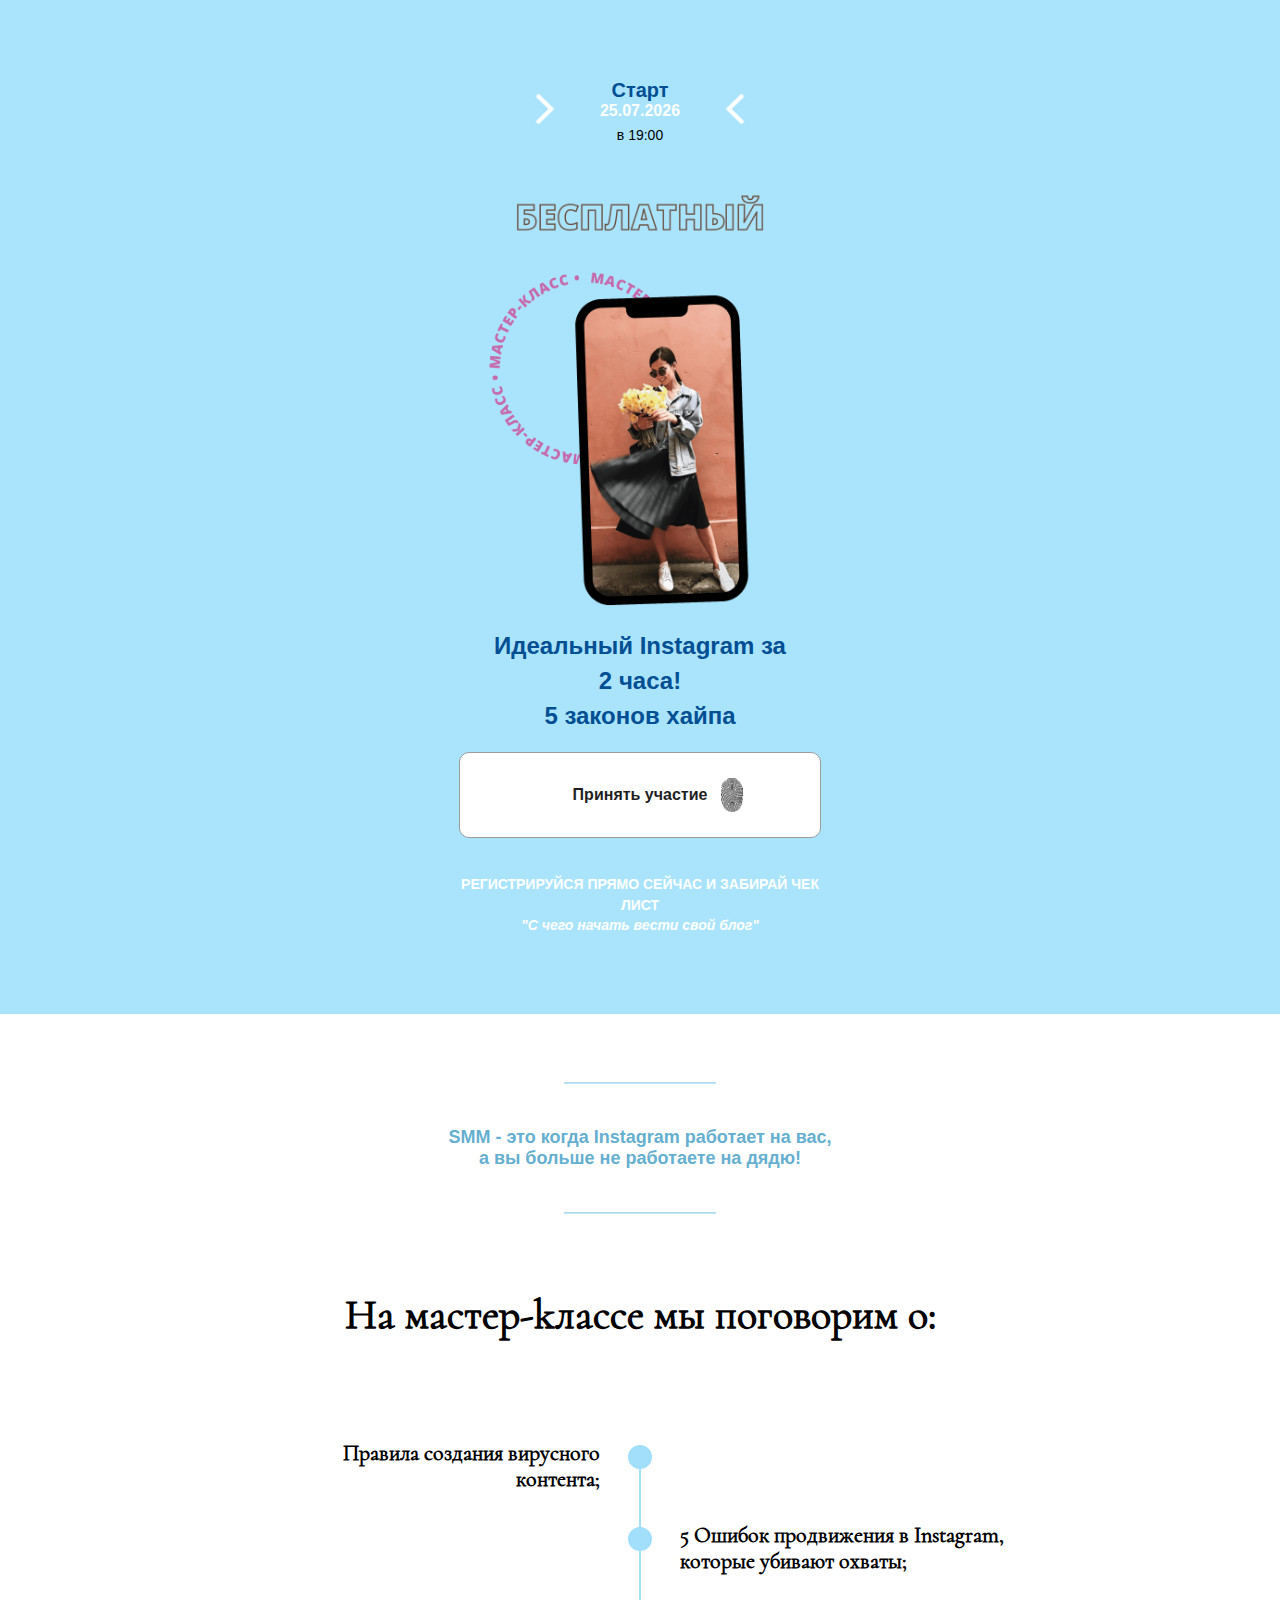
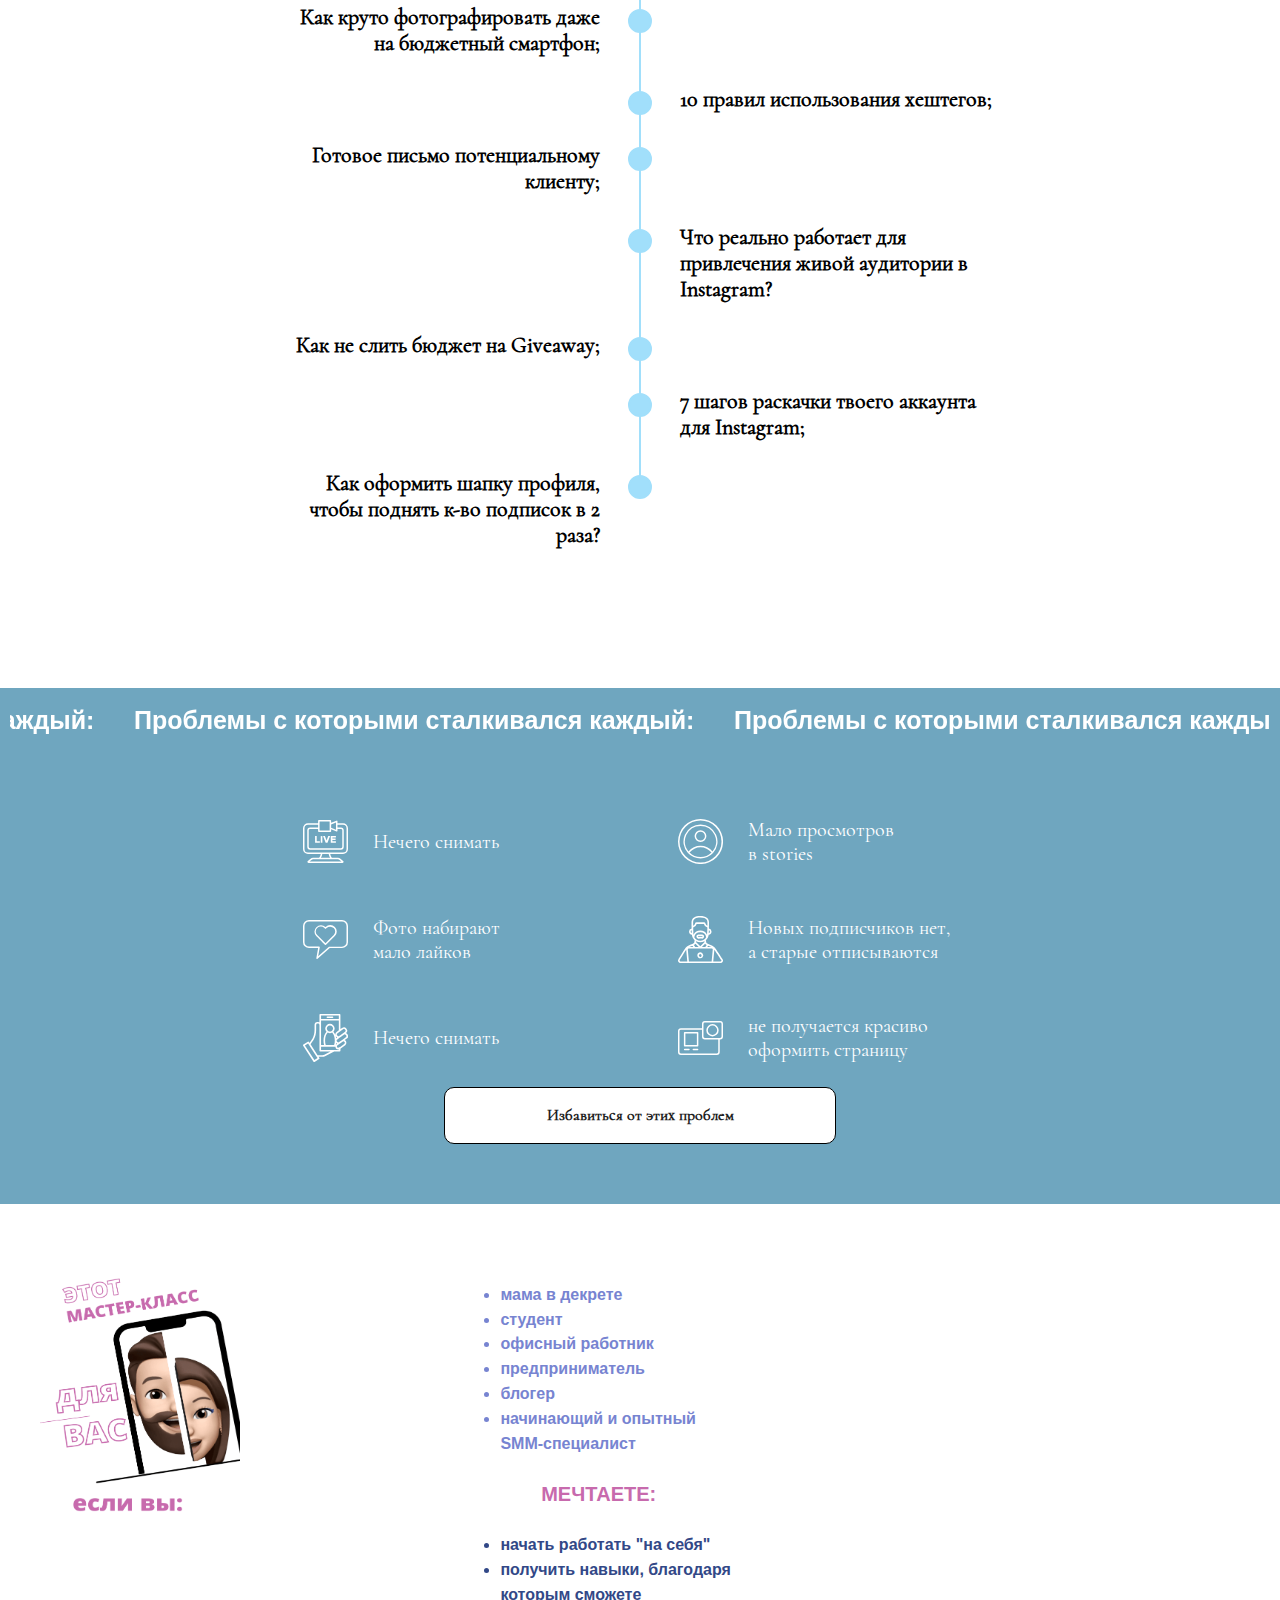
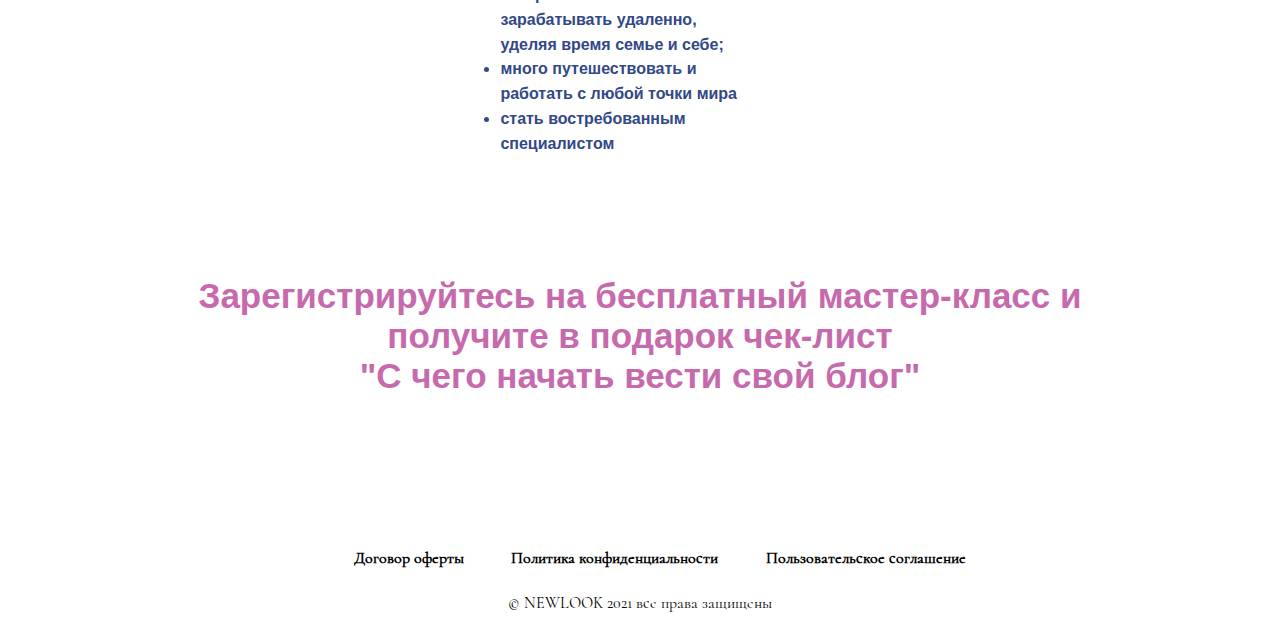
==== index.html @ ae29fa98 "Fix ui/ix" ====
<!DOCTYPE html>
<html>

<head>
    <title>SMM ONLINE EDUCATION</title>
    <meta charset="utf-8"/>
    <meta http-equiv="Content-Type" content="text/html; charset=utf-8"/>
    <meta name="viewport" content="width=device-width, initial-scale=1.0"/>
    <meta property="og:url" content="https://nl-education.com/page17912042.html"/>
    <meta property="og:title" content="SMM ONLINE EDUCATION"/>
    <meta property="og:description" content="SMM ONLINE EDUCATION"/>
    <meta property="og:type" content="website"/>
    <meta property="og:image" content="/images/main.png"/>
    <meta property="fb:app_id" content="257953674358265"/>
    <meta name="format-detection" content="telephone=no"/>
    <link rel="shortcut icon" href="/images/favicon.png" type="image/x-icon"/>
    <link rel="apple-touch-icon" href="/images/favicon.png">
    <link rel="apple-touch-icon" sizes="76x76" href="images/favicon.png">
    <link rel="apple-touch-icon" sizes="152x152" href="/images/favicon.png">
    <link rel="apple-touch-startup-image" href="/images/favicon.png">
    <link rel="canonical" href="https://smm.newlook-school.com/">
    <link rel="stylesheet" href="/css/main.css?v=2.3">
</head>

<body>
<div class="wrapper first-block">
    <div class="container">
        <div class="label">
            <div class="arrow left">
                <img src="/images/arrow.png" alt="arrow">
            </div>
            <h3>
                <div class="name">
                    Старт
                </div>
                <div class="date" id="date"></div>
                <div class="sub_date">
                    в 19:00
                </div>
            </h3>
            <div class="arrow right">
                <img src="/images/arrow.png" alt="arrow">
            </div>
        </div>
        <div class="main-info">
            <div class="image">
                <div class="back-image">
                    <img class="rotate-img" src="/images/circle.png" alt="Circle">
                </div>
                <img src="/images/mian.png" alt="Main">
            </div>
            <div class="head-name">
                <h1>
                    Идеальный Instagram за
                    <br>
                    2 часа!
                    <br>
                    5 законов хайпа
                </h1>
            </div>
            <a href="#form" class="button">
                <span>Принять участие</span>
                <img src="/images/finger.png" alt="Finger">
            </a>
            <br>
            <div class="sub-name">
                <h4>
                    РЕГИСТРИРУЙСЯ ПРЯМО СЕЙЧАС И ЗАБИРАЙ ЧЕК
                    <br>
                    ЛИСТ
                    <br>
                    <i>"С чего начать вести свой блог"</i>
                </h4>
            </div>
        </div>
    </div>
</div>
<div class="wrapper smm-block">
    <div class="container">
        <div class="name-smm">
            <hr>
            <h3>
                SMM - это когда Instagram работает на вас,
                <br>
                а вы больше не работаете на дядю!
            </h3>
            <hr>
        </div>
        <div class="name-block">
            <h1>
                На мастер-kлассе мы поговорим о:
            </h1>
            <div class="info">
                <div class="item">
                    <div class="sub-item">
                        <div class="text">
                            Правила создания вирусного <br>контента;
                        </div>
                    </div>
                    <div class="line"></div>
                    <div class="circle"></div>
                </div>
                <div class="item right">
                    <div class="sub-item">
                        <div class="text">
                            5 Ошибок продвижения в Instagram,
                            <br>которые убивают охваты;
                        </div>
                    </div>
                    <div class="line"></div>
                    <div class="circle"></div>
                </div>
                <div class="item">
                    <div class="sub-item">
                        <div class="text">
                            Как круто фотографировать даже
                            <br>на бюджетный смартфон;
                        </div>
                    </div>
                    <div class="line"></div>
                    <div class="circle"></div>
                </div>
                <div class="item right">
                    <div class="sub-item">
                        <div class="text">
                            10 правил использования хештегов;
                        </div>
                    </div>
                    <div class="line"></div>
                    <div class="circle"></div>
                </div>
                <div class="item">
                    <div class="sub-item">
                        <div class="text">
                            Готовое письмо потенциальному
                            <br>клиенту;
                        </div>
                    </div>
                    <div class="line"></div>
                    <div class="circle"></div>
                </div>
                <div class="item right">
                    <div class="sub-item">
                        <div class="text">Что реально работает для
                            <br>привлечения живой аудитории в
                            <br>Instagram?
                        </div>
                    </div>
                    <div class="line"></div>
                    <div class="circle"></div>
                </div>
                <div class="item">
                    <div class="sub-item">
                        <div class="text">
                            Как не слить бюджет на Giveaway;
                        </div>
                    </div>
                    <div class="line"></div>
                    <div class="circle"></div>
                </div>
                <div class="item right">
                    <div class="sub-item">
                        <div class="text">
                            7 шагов раскачки твоего аккаунта
                            <br>для Instagram;
                        </div>
                    </div>
                    <div class="line"></div>
                    <div class="circle"></div>
                </div>
                <div class="item">
                    <div class="sub-item">
                        <div class="text">
                            Как оформить шапку профиля,
                            <br>чтобы поднять к-во подписок в 2
                            <br>раза?
                        </div>
                    </div>
                    <div class="line"></div>
                    <div class="circle"></div>
                </div>
            </div>
        </div>
    </div>
</div>
<div class="wrapper ads-block">
    <div class="marquee">
        <div class="marquee__inner" aria-hidden="true">
            <span>Проблемы с которыми сталкивался каждый:</span>
            <span>Проблемы с которыми сталкивался каждый:</span>
            <span>Проблемы с которыми сталкивался каждый:</span>
            <span>Проблемы с которыми сталкивался каждый:</span>
            <span>Проблемы с которыми сталкивался каждый:</span>
            <span>Проблемы с которыми сталкивался каждый:</span>
            <span>Проблемы с которыми сталкивался каждый:</span>
            <span>Проблемы с которыми сталкивался каждый:</span>
            <span>Проблемы с которыми сталкивался каждый:</span>
            <span>Проблемы с которыми сталкивался каждый:</span>
            <span>Проблемы с которыми сталкивался каждый:</span>
            <span>Проблемы с которыми сталкивался каждый:</span>
            <span>Проблемы с которыми сталкивался каждый:</span>
        </div>
    </div>
    <div class="container">
        <div class="content">
            <div class="main-item">
                <div class="item">
                    <img src="/images/camera.svg" alt="">
                    <span>Нечего снимать</span>
                </div>
                <div class="item">
                    <img src="/images/user.svg" alt="">
                    <span>Мало просмотров<br>в stories</span>
                </div>
            </div>
            <div class="main-item">
                <div class="item">
                    <img src="/images/hearr.svg" alt="">
                    <span>Фото набирают<br>мало лайков</span>
                </div>
                <div class="item">
                    <img src="/images/man.svg" alt="">
                    <span>Новых подписчиков нет,<br> а старые отписываются</span>
                </div>
            </div>
            <div class="main-item">
                <div class="item">
                    <img src="/images/like.svg" alt="">
                    <span>Нечего снимать</span>
                </div>
                <div class="item">
                    <img src="/images/photo.svg" alt="">
                    <span>не получается красиво<br>оформить страницу</span>
                </div>
            </div>
            <a href="#form" class="button">
                <span>Избавиться от этих проблем</span>
            </a>
        </div>
    </div>

</div>
<div class="wrapper form">
    <div class="container">
        <div class="first">
            <img src="/images/people.png" alt="people">
            <div>
                <ul class="want">
                    <li>мама в декрете</li>
                    <li>студент</li>
                    <li>офисный работник</li>
                    <li>предприниматель</li>
                    <li>блогер</li>
                    <li>начинающий и опытный<br>SMM-специалист</li>
                </ul>
                <div class="info">
                    <h3 align="center">
                        МЕЧТАЕТЕ:
                    </h3>
                    <ul>
                        <li>начать работать "на себя"</li>
                        <li>
                            получить навыки, благодаря<br>
                            которым сможете
                            <br>
                            зарабатывать удаленно,
                            <br>
                            уделяя время семье и себе;
                        </li>
                        <li>
                            много путешествовать и
                            <br>
                            работать с любой точки мира
                        </li>
                        <li>
                            стать востребованным
                            <br>
                            специалистом
                        </li>
                    </ul>
                </div>
            </div>
        </div>
        <h1 align="center">
            Зарегистрируйтесь на бесплатный мастер-класс и
            <br>получите в подарок чек-лист<br>
            "С чего начать вести свой блог"
        </h1>
        <br>
        <div id="form" class="leeloo-hash-toieye"></div>
    </div>
</div>
</body>
<footer>
    <ul>
        <li><a href="https://nl-education.com/dogovor">Договор оферты</a></li>
        <li><a href="https://nl-education.com/legal">Политика конфиденциальности</a></li>
        <li><a href="https://nl-education.com/card">Пользовательское соглашение</a></li>
    </ul>
    <div class="copywrite">© NEWLOOK 2021 все права защищены</div>

    <!-- scripts -->
    <script type="text/javascript">
        var my_date = new Date();
        var month = my_date.getMonth() + 1;
        if (month <= 9) {
            month = '0' + month;
        }
        var tomorrow_date = (my_date.getDate() + 1) + "." + month + "." + my_date.getFullYear();
        document.getElementById('date').innerText = tomorrow_date;
    </script>
    <!-- leeloo init code -->
    <script>
        window.LEELOO = function () {
            window.LEELOO_INIT = {id: '5e95a08db84d32000dced876'};
            var js = document.createElement('script');
            js.src = 'https://app.leeloo.ai/init.js';
            js.async = true;
            document.getElementsByTagName('head')[0].appendChild(js);
        };
        LEELOO();
    </script>
    <!-- end leeloo init code -->
    <script>window.LEELOO_LEADGENTOOLS = (window.LEELOO_LEADGENTOOLS || []).concat('toieye');</script>
</footer>

</html>
---- css/main.css ----
@font-face {
    font-family: 'Cormorant-Regular';
    src: url('/fonts/Cormorant-Regular.ttf');
}

@font-face {
    font-family: 'Cormorant-MediumItalic';
    src: url('/fonts/Cormorant-MediumItalic.ttf');
}

@font-face {
    font-family: 'Cormorant-Medium';
    src: url('/fonts/Cormorant-Medium.ttf');
}

@font-face {
    font-family: 'Cormorant-Light';
    src: url('/fonts/Cormorant-Light.ttf');
}

html {
    scroll-behavior: smooth;
}

.first-block {
    background-color: #aae4fc;
    text-align: center;
}

.container {
    max-width: 1200px;
    display: block;
    margin: auto;
    padding: 50px 0;
}

@keyframes rotate-img {
    0% {
        transform: rotate(0deg);
    }
    100% {
        transform: rotate(360deg);
    }
}

@-webkit-keyframes rotate-img {
    0% {
        transform: rotate(0deg);
    }
    100% {
        transform: rotate(360deg);
    }
}

@keyframes zoomInZoomOut {
    0% {
        transform: scale(1, 1);
    }
    50% {
        transform: scale(1.5, 1.5);
    }
    100% {
        transform: scale(1, 1);
    }
}

body {
    margin: 0;
}

.first-block .arrow {
    width: 30px;
}

.first-block .arrow.left img {
    transform: rotate(90deg);
}

.first-block .arrow.right img {
    transform: rotate(-90deg);
}

.first-block .arrow img {
    width: 100%;
}

.first-block .label {
    display: flex;
    justify-content: center;
    align-items: center;
}

.first-block h3 {
    width: 160px;
    font-family: 'FuturaPT', Arial, sans-serif;
}

.first-block h3 .name {
    color: #024f94;
    font-size: 20px;
}

.first-block h3 .date {
    color: white;
    font-size: 16px;
}

.first-block h3 .sub_date {
    margin-top: 7px;
    font-weight: 100;
    font-size: 14px;
}

.first-block .main-info {
    text-align: center;
}

.first-block .main-info .image {
    width: 250px;
    display: block;
    margin: auto;
    position: relative;
}

.first-block .main-info .image .back-image .rotate-img {
    animation: 15s linear 0s normal none infinite running rotate-img;
    -webkit-animation: 15s linear 0s normal none infinite running rotate-img;
    width: 100%;
}

.first-block .main-info .image .back-image {
    position: absolute;
    z-index: 0;
    top: 100px;
    left: -30px;
    width: 200px;
}

.first-block .main-info .image img {
    width: 100%;
    position: relative;
    z-index: 1;
}

.first-block .main-info .head-name {
    width: 330px;
    display: block;
    margin: auto;
    font-family: 'Open Sans', Arial, sans-serif;
}

.first-block .main-info .head-name h1 {
    color: #024f94;
    font-size: 24px;
    font-family: 'Open Sans', Arial, sans-serif;
    line-height: 1.45;
    font-weight: 700;
    background-position: center center;
    border-color: transparent;
    border-style: solid;
}

.button {
    width: 360px;
    margin: auto;
    text-align: center;
    color: #1f1f1f;
    font-size: 16px;
    font-family: 'Arial', Arial, sans-serif;
    line-height: 1.55;
    font-weight: 600;
    border: 1px solid #9c9c9c;
    border-radius: 10px;
    background-color: #ffffff;
    position: relative;
    padding: 25px 0;
    display: flex;
    text-decoration: none;
    align-items: center;
    justify-content: center;

}

.first-block .main-info .button span {
    margin-left: 50px;
}

.first-block .main-info .button img {
    width: 50px;
    animation: zoomInZoomOut 0.5s;
    animation-duration: 5s;
    animation-timing-function: ease;
    animation-iteration-count: infinite;
}

.first-block .main-info .sub-name {
    color: white;
}

.first-block .main-info .sub-name h4 {
    color: #ffffff;
    font-size: 14px;
    font-family: 'Open Sans', Arial, sans-serif;
    line-height: 1.45;
}

.smm-block .name-smm hr {
    width: 150px;
    border-color: #03b5ff47;
}

.smm-block .name-smm h3 {
    text-align: center;
    color: #65afd0;
    font-family: 'Open Sans', Arial, sans-serif;
    font-size: 18px;
    padding: 25px 0;
}

.smm-block .name-block {
    font-family: 'Cormorant-Regular', Arial, sans-serif;
    margin-top: 75px;
    text-align: center;
    font-weight: bold;
}

.smm-block .name-block h1 {
    font-size: 42px;
}

.smm-block .name-block .info {
    margin-top: 100px;
    margin-bottom: 50px;
    font-size: 22px;
}

.smm-block .name-block .info .item {
    position: relative;
    padding-bottom: 30px;
    width: 760px;
    display: flex;
    margin: auto;
}

.smm-block .name-block .info .sub-item {
    position: relative;
    width: 50%;
}

.smm-block .name-block .info .item.right {
    justify-content: flex-end;
}

.smm-block .name-block .info .item.right .sub-item .text {
    padding-right: 0;
    padding-left: 40px;
    text-align: left;
}

.smm-block .name-block .info .item .text {
    text-align: right;
    padding-right: 40px;
}

.smm-block .name-block .info .item .line {
    position: absolute;
    width: 2px;
    top: 0;
    background-color: #a1dffb;
    bottom: 0;
    left: 0;
    right: 0;
    margin: 0 auto;
}

.smm-block .name-block .info .item:first-child .line {
    top: 10px;
}

.smm-block .name-block .info .item:last-child .line {
    height: 10px;
}

.smm-block .name-block .info .item .circle {
    width: 20px;
    height: 20px;
    border-radius: 100px;
    position: absolute;
    right: 0;
    left: 0;
    top: 5px;
    margin: 0 auto;
    background-color: #a1dffb;
    border: 2px solid #a1dffb;
}

.ads-block {
    background-color: #6fa6bf;
}

.ads-block .texts {
    height: 75px;
}

.ads-block .texts .item {
    color: #ffffff;
    font-size: 25px;
    font-family: 'Open Sans', Arial, sans-serif;
    line-height: 1.55;
    font-weight: 700;
    background-position: center center;
    border-color: transparent;
    border-style: solid;
    box-sizing: border-box;
}

.ads-block .content .main-item {
    display: flex;
    margin: auto;
    padding: 25px;
    max-width: 750px;
    justify-content: space-around;
}

.ads-block .content .item {
    display: flex;
    align-items: center;
    color: white;
    justify-content: flex-start;
    width: 300px;
}

.ads-block .content .item img {
    width: 45px;
    margin-right: 25px;
}

.ads-block .content .item span {
    font-size: 20px;
    font-family: 'Cormorant-Regular', Arial, sans-serif;
}

.ads-block .content .button {
    font-family: 'Cormorant-Regular', Arial, sans-serif;
    border: 1px solid black;
    padding: 15px;
}

.form .first{
    max-width: 700px;
    display: flex;
    justify-content: space-between;
}

.form .first img {
    width: 200px;
    max-height: 250px;
}

.form .first ul.want{
    color: #7784d1;
}

.form .info ul {
    color: #324887;
}

.form ul {
    font-size: 16px;
    font-family: 'Open Sans', Arial, sans-serif;
    line-height: 1.55;
    font-weight: bold;
    background-position: center center;
    border-color: transparent;
    border-style: solid;
}

.form .info h3 {
    color: #c76aad;
    font-size: 20px;
    font-family: 'Open Sans', Arial, sans-serif;
    line-height: 1.55;
    font-weight: 700;
}

.form h1 {
    margin-top: 100px;
    color: #c76aad;
    font-size: 35px;
    font-family: 'Open Sans', Arial, sans-serif;
    line-height: 1.15;
    font-weight: 700;
}

.leeloo-hash-toieye {
    text-align: center;
}

footer {
    text-align: center;
    font-family: 'Cormorant-Regular', Arial, sans-serif;
    max-width: 700px;
    display: block;
    margin: 50px auto 0;
}

footer ul {
    list-style: none;
    display: flex;
    justify-content: space-around;
}

footer ul li a {
    text-decoration: none;
    color: black;
    font-weight: bold;
}

footer .copywrite {
    color: black;
    margin: 25px 0 25px;
}

.wrapper {
    padding: 10px;
}

.marquee {
    position: relative;
    overflow: hidden;
    --offset: 20vw;
    --move-initial: calc(-25% + var(--offset));
    --move-final: calc(-50% + var(--offset));
}

.marquee__inner {
    width: fit-content;
    display: flex;
    position: relative;
    transform: translate3d(var(--move-initial), 0, 0);
    animation: marquee 15s linear infinite;
    animation-play-state: paused;
}

.marquee span {
    color: white;
    width: 600px;
    padding: 0 15px;
    font-size: 25px;
    font-family: 'Open Sans', Arial, sans-serif;
    line-height: 1.55;
    font-weight: 700;
    background-position: center center;
    border-color: transparent;
    border-style: solid;
    box-sizing: border-box;
}

.marquee .marquee__inner {
    animation-play-state: running;
}

@keyframes marquee {
    0% {
        transform: translate(var(--move-initial), 0);
    }

    100% {
        transform: translate(var(--move-final), 0);
    }
}

@media only screen and (max-width: 568px) {
    .smm-block .name-block .info .item {
        width: auto;
        padding-left: 70px;
    }

    .smm-block .name-block .info .sub-item {
        width: 100%;
        text-align: left;
    }

    .smm-block .name-block .info .item .line {
        left: 30px;
        right: auto;
    }

    .smm-block .name-block .info .item .circle {
        left: 19px;
        right: auto;
    }

    .smm-block .name-block .info .item .text, .smm-block .name-block .info .item.right .sub-item .text {
        text-align: left;
        padding-left: 0;
        padding-right: 0;
    }

    .form .first, .form .second {
        display: block;
        margin: auto;
    }

    .form .first img {
        max-width: 300px;
        display: block;
        margin: auto;
    }

    .form .real-form {
        width: auto;
    }

    .form ul {
        width: 250px;
        display: block;
        margin: 10px auto;
    }

    .form h1 {
        font-size: 25px;
    }

    .button {
        max-width: 90%;
    }

    footer ul {
        display: block;
    }

    .ads-block .container {
        padding-top: 0;
    }

    .ads-block .content .main-item {
        display: block;
        padding: 0;
    }

    .ads-block .content .item {
        padding: 25px;
        width: auto;
    }

    .first-block .main-info .head-name {
        width: 100%;
    }
}
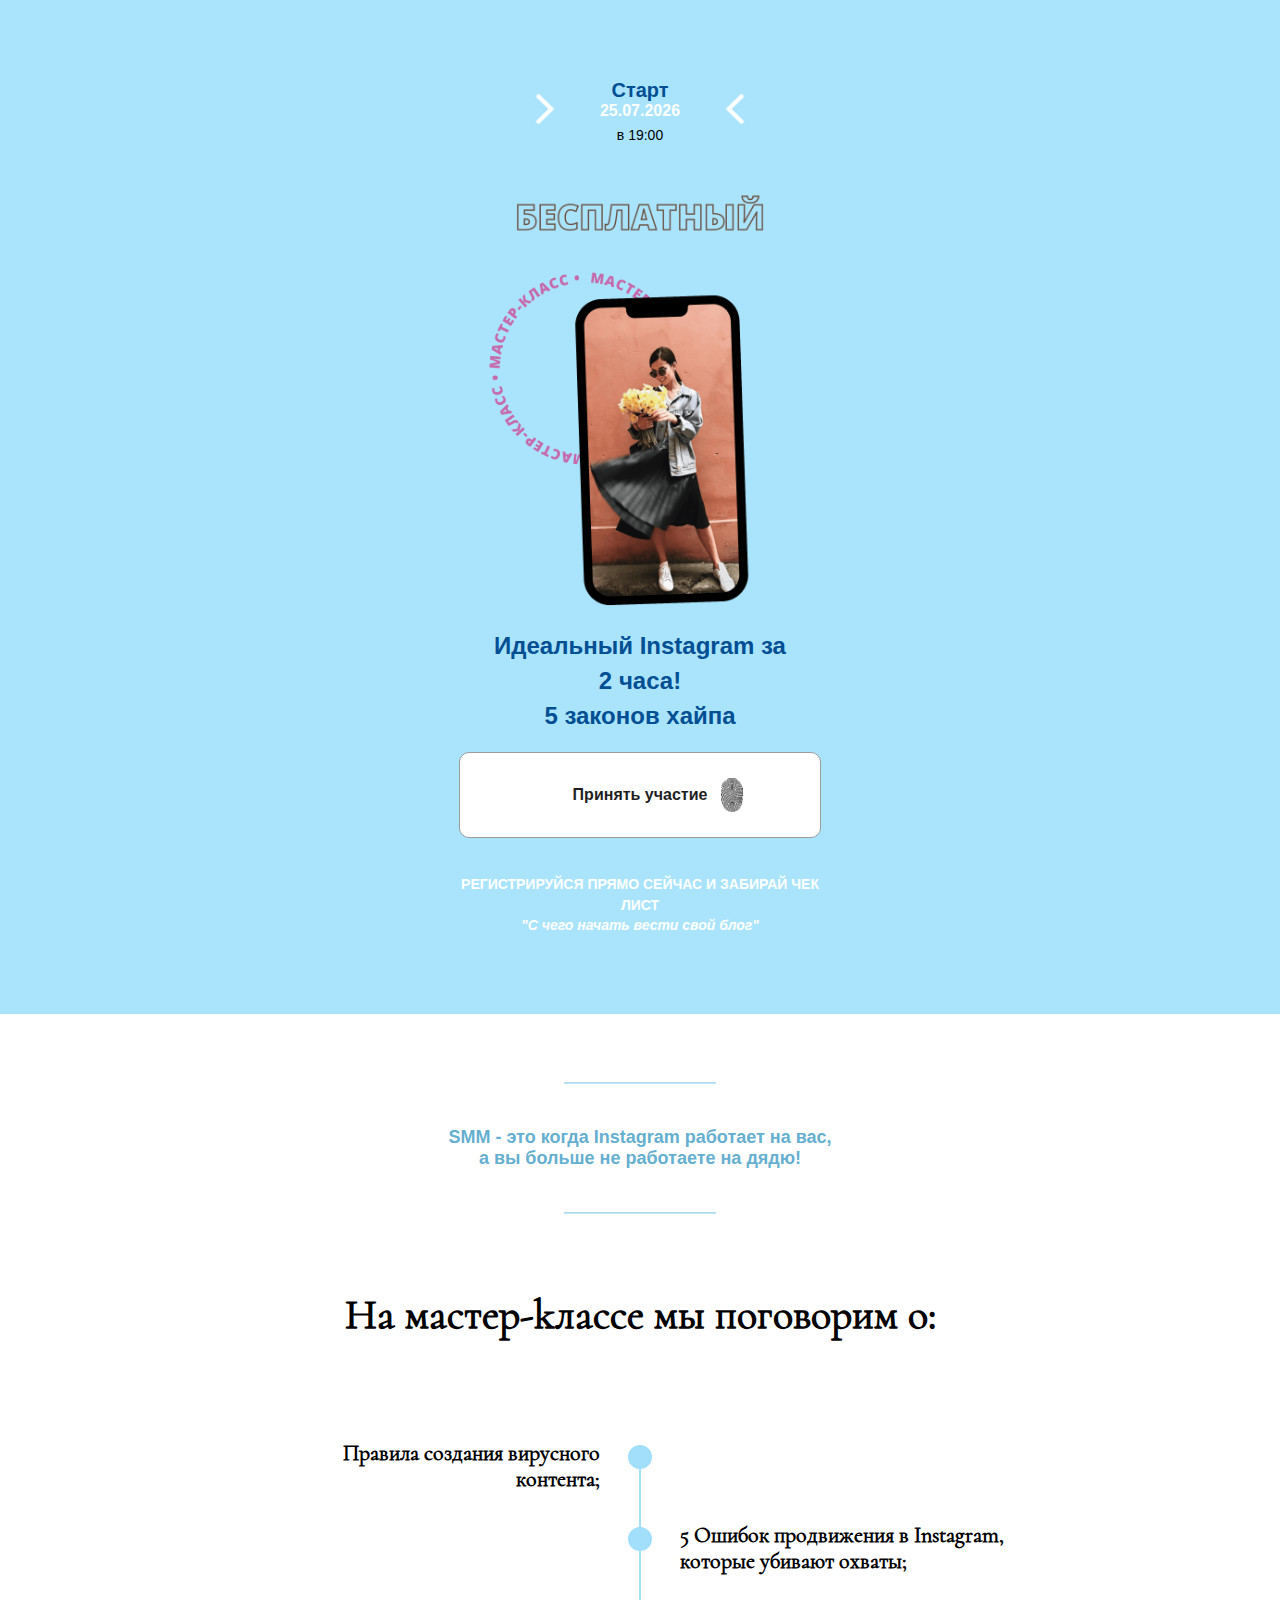
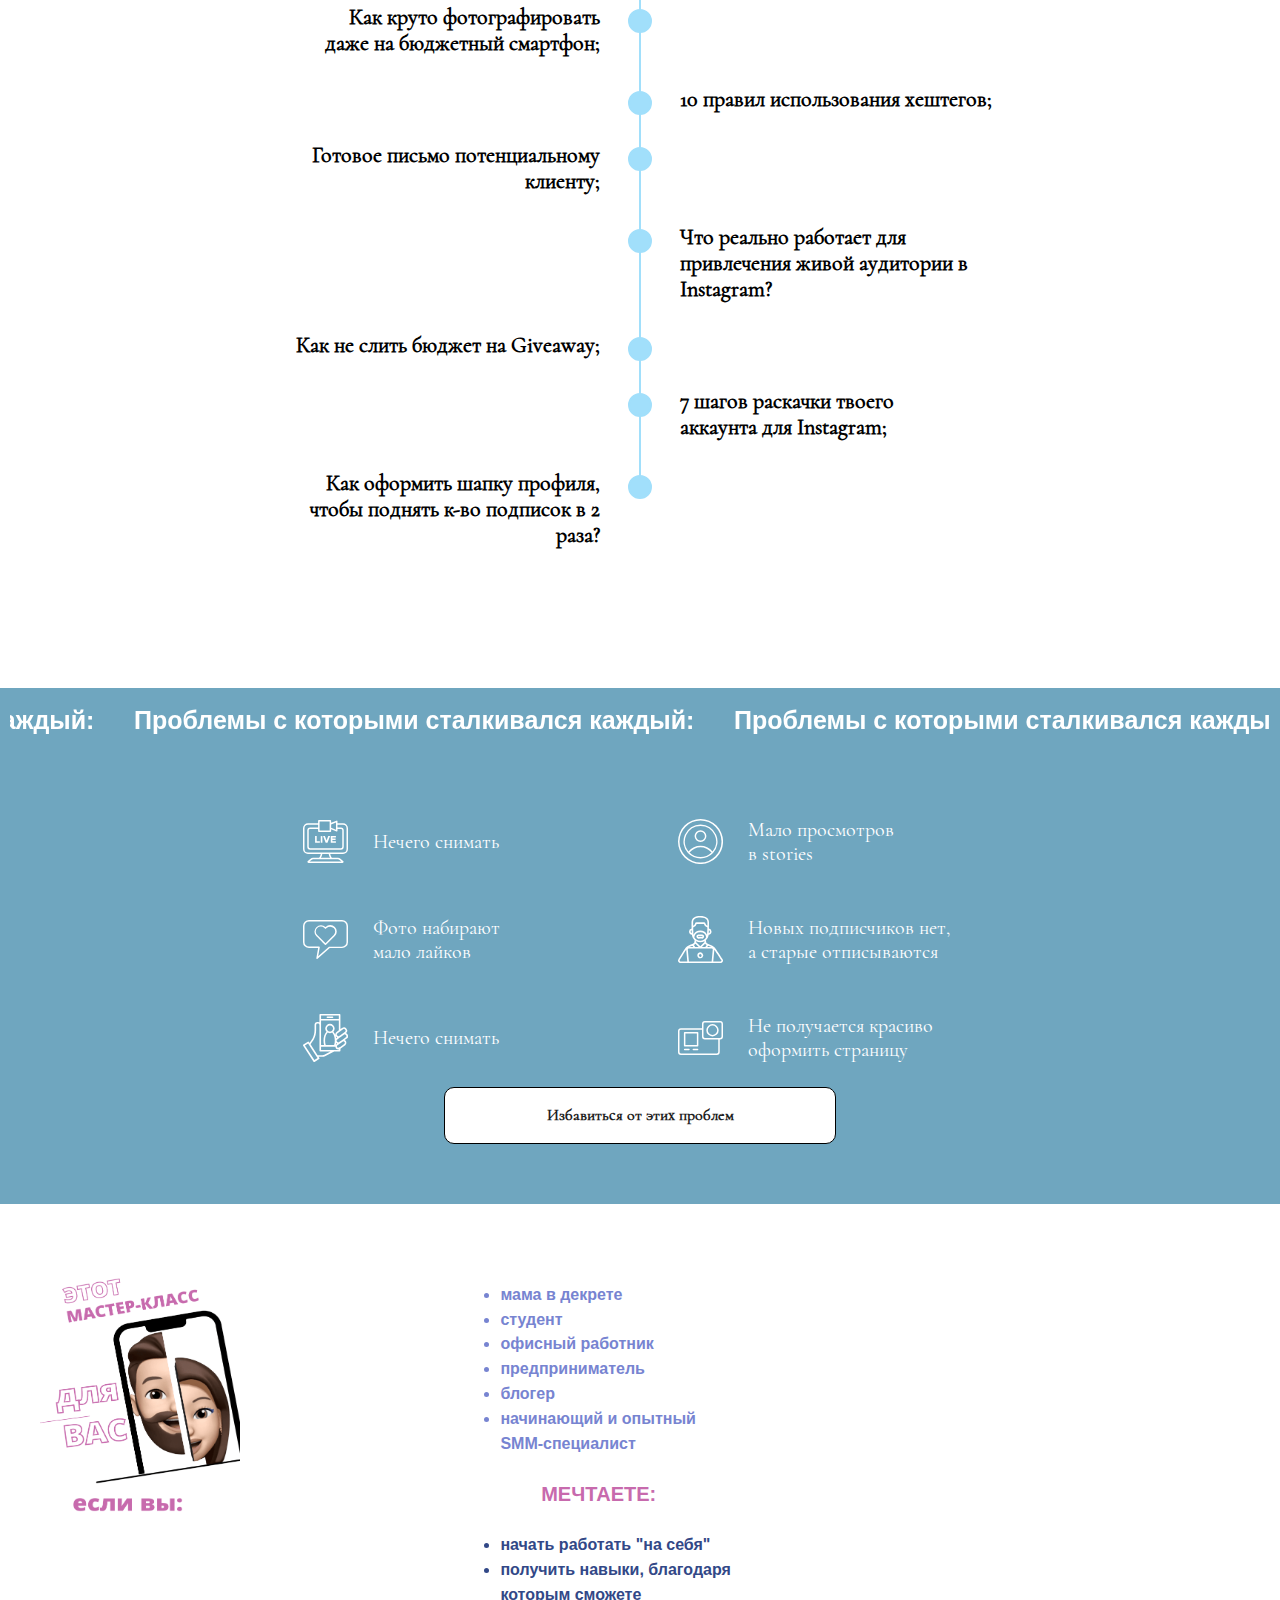
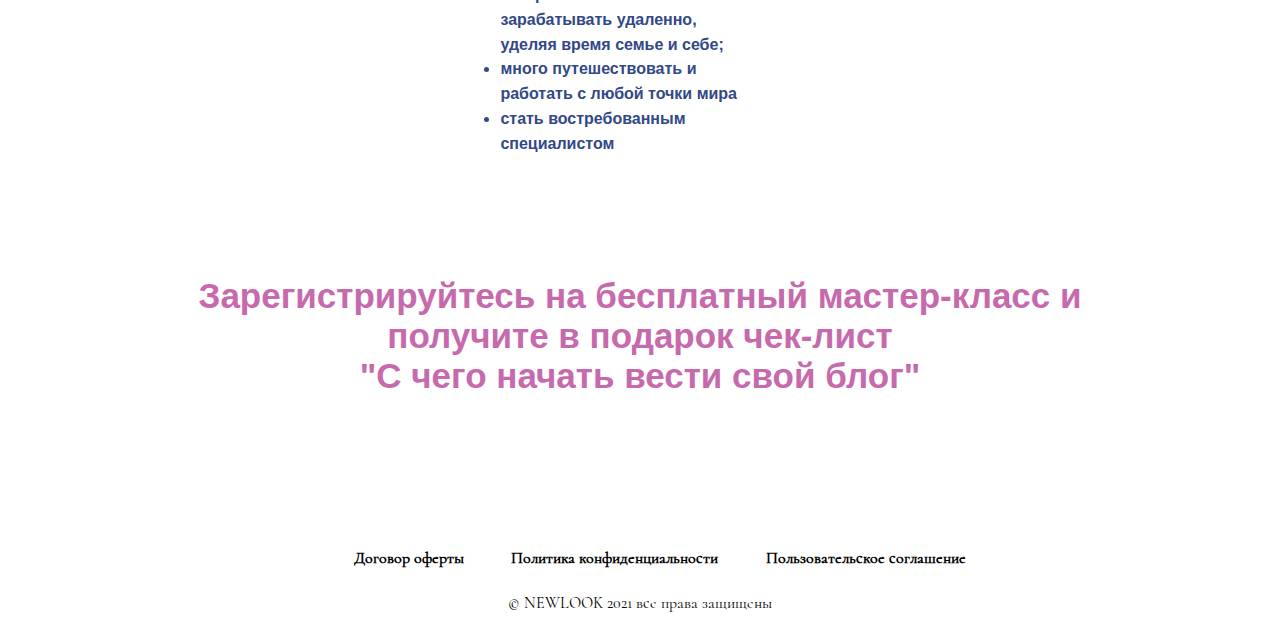
==== commit 7e8eaeb2: "Fix ui/ix" ====
--- a/index.html
+++ b/index.html
@@ -19,7 +19,7 @@
     <link rel="apple-touch-icon" sizes="152x152" href="/images/favicon.png">
     <link rel="apple-touch-startup-image" href="/images/favicon.png">
     <link rel="canonical" href="https://smm.newlook-school.com/">
-    <link rel="stylesheet" href="/css/main.css?v=2.3">
+    <link rel="stylesheet" href="/css/main.css?v=2.5">
 </head>
 
 <body>
@@ -58,10 +58,10 @@
                     5 законов хайпа
                 </h1>
             </div>
-            <a href="#form" class="button">
+            <div class="button">
                 <span>Принять участие</span>
                 <img src="/images/finger.png" alt="Finger">
-            </a>
+            </div>
             <br>
             <div class="sub-name">
                 <h4>
@@ -113,8 +113,8 @@
                 <div class="item">
                     <div class="sub-item">
                         <div class="text">
-                            Как круто фотографировать даже
-                            <br>на бюджетный смартфон;
+                            Как круто фотографировать
+                            <br>даже на бюджетный смартфон;
                         </div>
                     </div>
                     <div class="line"></div>
@@ -161,8 +161,8 @@
                 <div class="item right">
                     <div class="sub-item">
                         <div class="text">
-                            7 шагов раскачки твоего аккаунта
-                            <br>для Instagram;
+                            7 шагов раскачки твоего
+                            <br>аккаунта для Instagram;
                         </div>
                     </div>
                     <div class="line"></div>
@@ -230,12 +230,12 @@
                 </div>
                 <div class="item">
                     <img src="/images/photo.svg" alt="">
-                    <span>не получается красиво<br>оформить страницу</span>
-                </div>
-            </div>
-            <a href="#form" class="button">
+                    <span>Не получается красиво<br>оформить страницу</span>
+                </div>
+            </div>
+            <div class="button">
                 <span>Избавиться от этих проблем</span>
-            </a>
+            </div>
         </div>
     </div>
 
@@ -300,15 +300,8 @@
     <div class="copywrite">© NEWLOOK 2021 все права защищены</div>
 
     <!-- scripts -->
-    <script type="text/javascript">
-        var my_date = new Date();
-        var month = my_date.getMonth() + 1;
-        if (month <= 9) {
-            month = '0' + month;
-        }
-        var tomorrow_date = (my_date.getDate() + 1) + "." + month + "." + my_date.getFullYear();
-        document.getElementById('date').innerText = tomorrow_date;
-    </script>
+    <script type="text/javascript" src="/js/jquery-3.6.0.min.js"></script>
+    <script type="text/javascript" src="/js/main.js"></script>
     <!-- leeloo init code -->
     <script>
         window.LEELOO = function () {
--- a/css/main.css
+++ b/css/main.css
@@ -16,10 +16,6 @@
 @font-face {
     font-family: 'Cormorant-Light';
     src: url('/fonts/Cormorant-Light.ttf');
-}
-
-html {
-    scroll-behavior: smooth;
 }
 
 .first-block {
@@ -83,7 +79,9 @@
 .first-block .arrow img {
     width: 100%;
 }
-
+.button{
+    cursor: pointer;
+}
 .first-block .label {
     display: flex;
     justify-content: center;
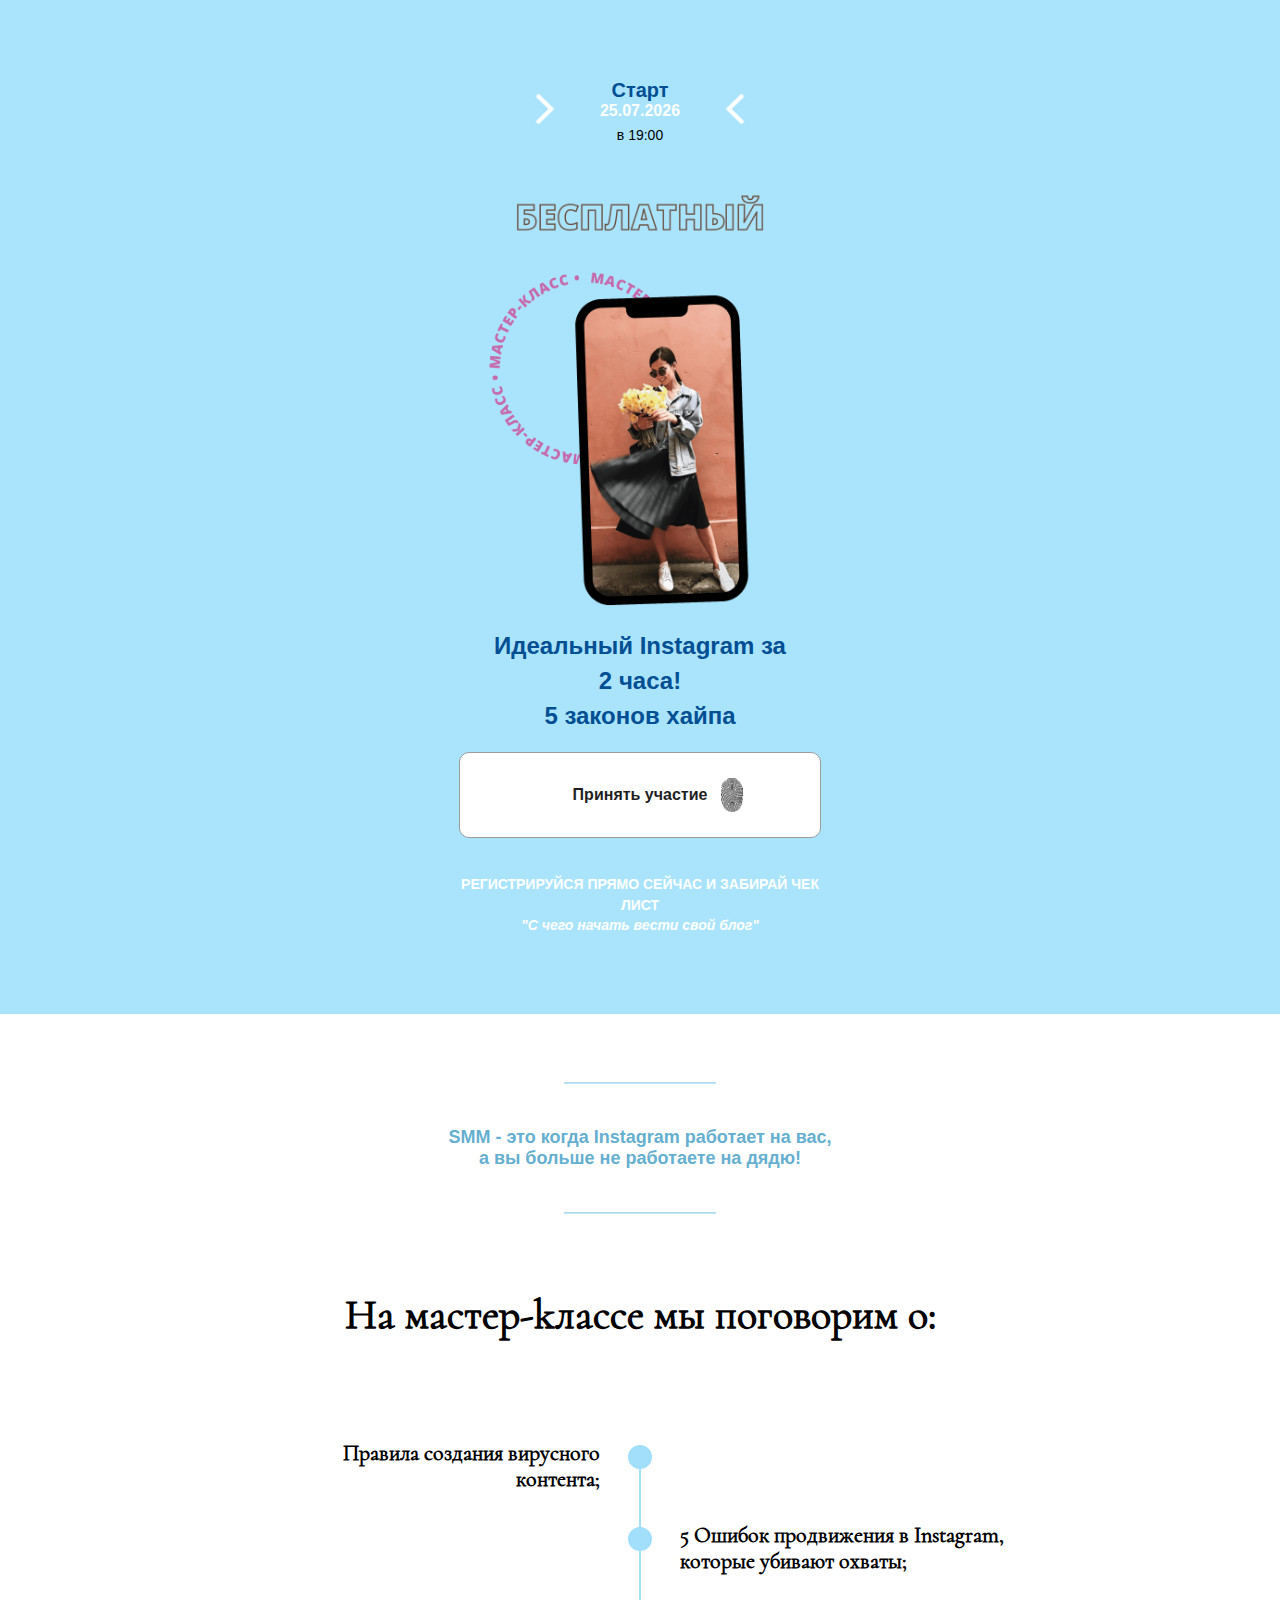
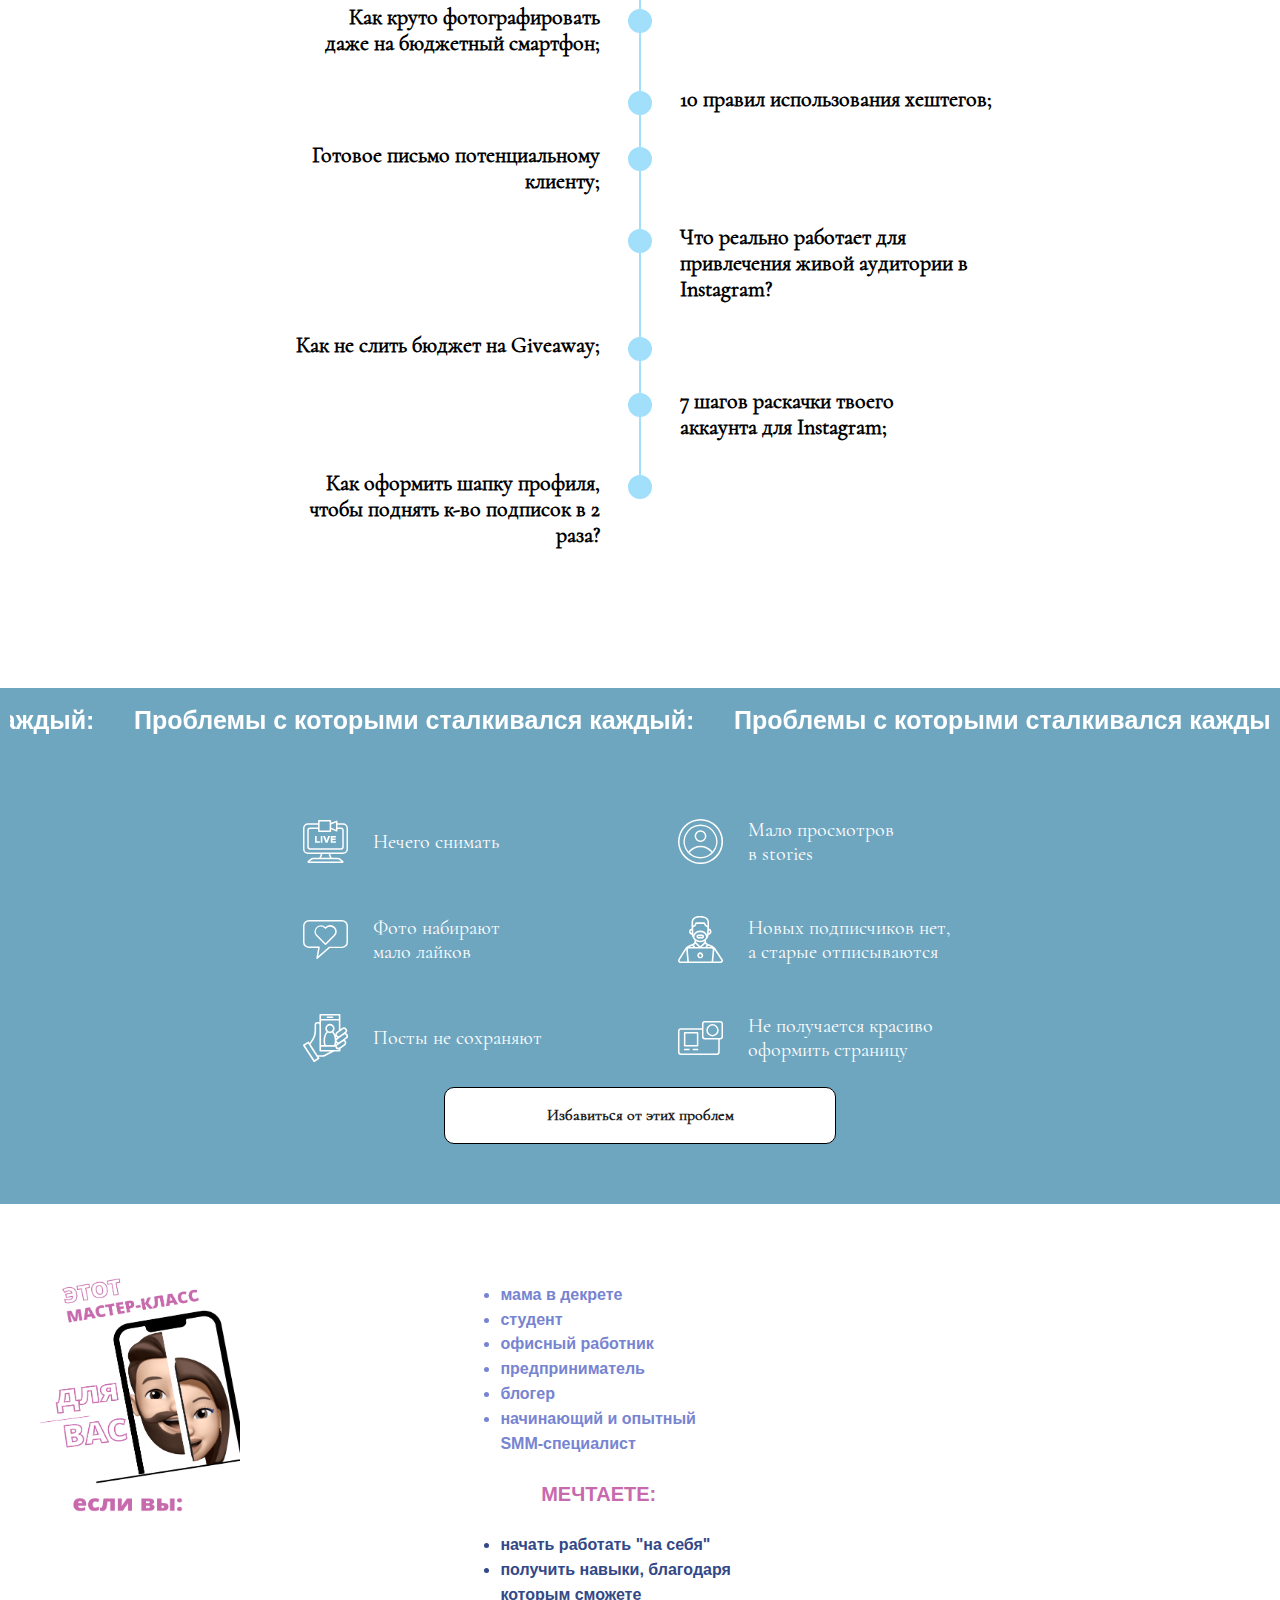
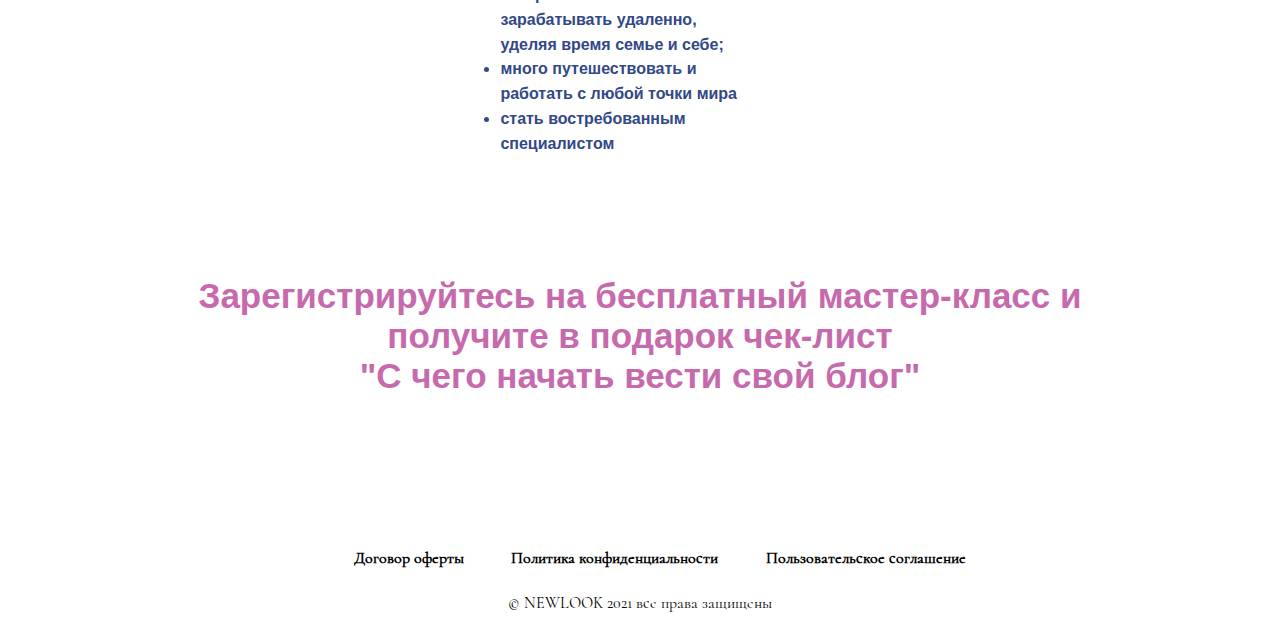
==== commit 9b3e881e: "Fix ui/ix" ====
--- a/index.html
+++ b/index.html
@@ -19,7 +19,7 @@
     <link rel="apple-touch-icon" sizes="152x152" href="/images/favicon.png">
     <link rel="apple-touch-startup-image" href="/images/favicon.png">
     <link rel="canonical" href="https://smm.newlook-school.com/">
-    <link rel="stylesheet" href="/css/main.css?v=2.5">
+    <link rel="stylesheet" href="/css/main.css?v=2.6">
 </head>
 
 <body>
@@ -226,7 +226,7 @@
             <div class="main-item">
                 <div class="item">
                     <img src="/images/like.svg" alt="">
-                    <span>Нечего снимать</span>
+                    <span>Посты не сохраняют</span>
                 </div>
                 <div class="item">
                     <img src="/images/photo.svg" alt="">
--- a/css/main.css
+++ b/css/main.css
@@ -517,7 +517,7 @@
     }
 
     .form h1 {
-        font-size: 25px;
+        font-size: 20px;
     }
 
     .button {
